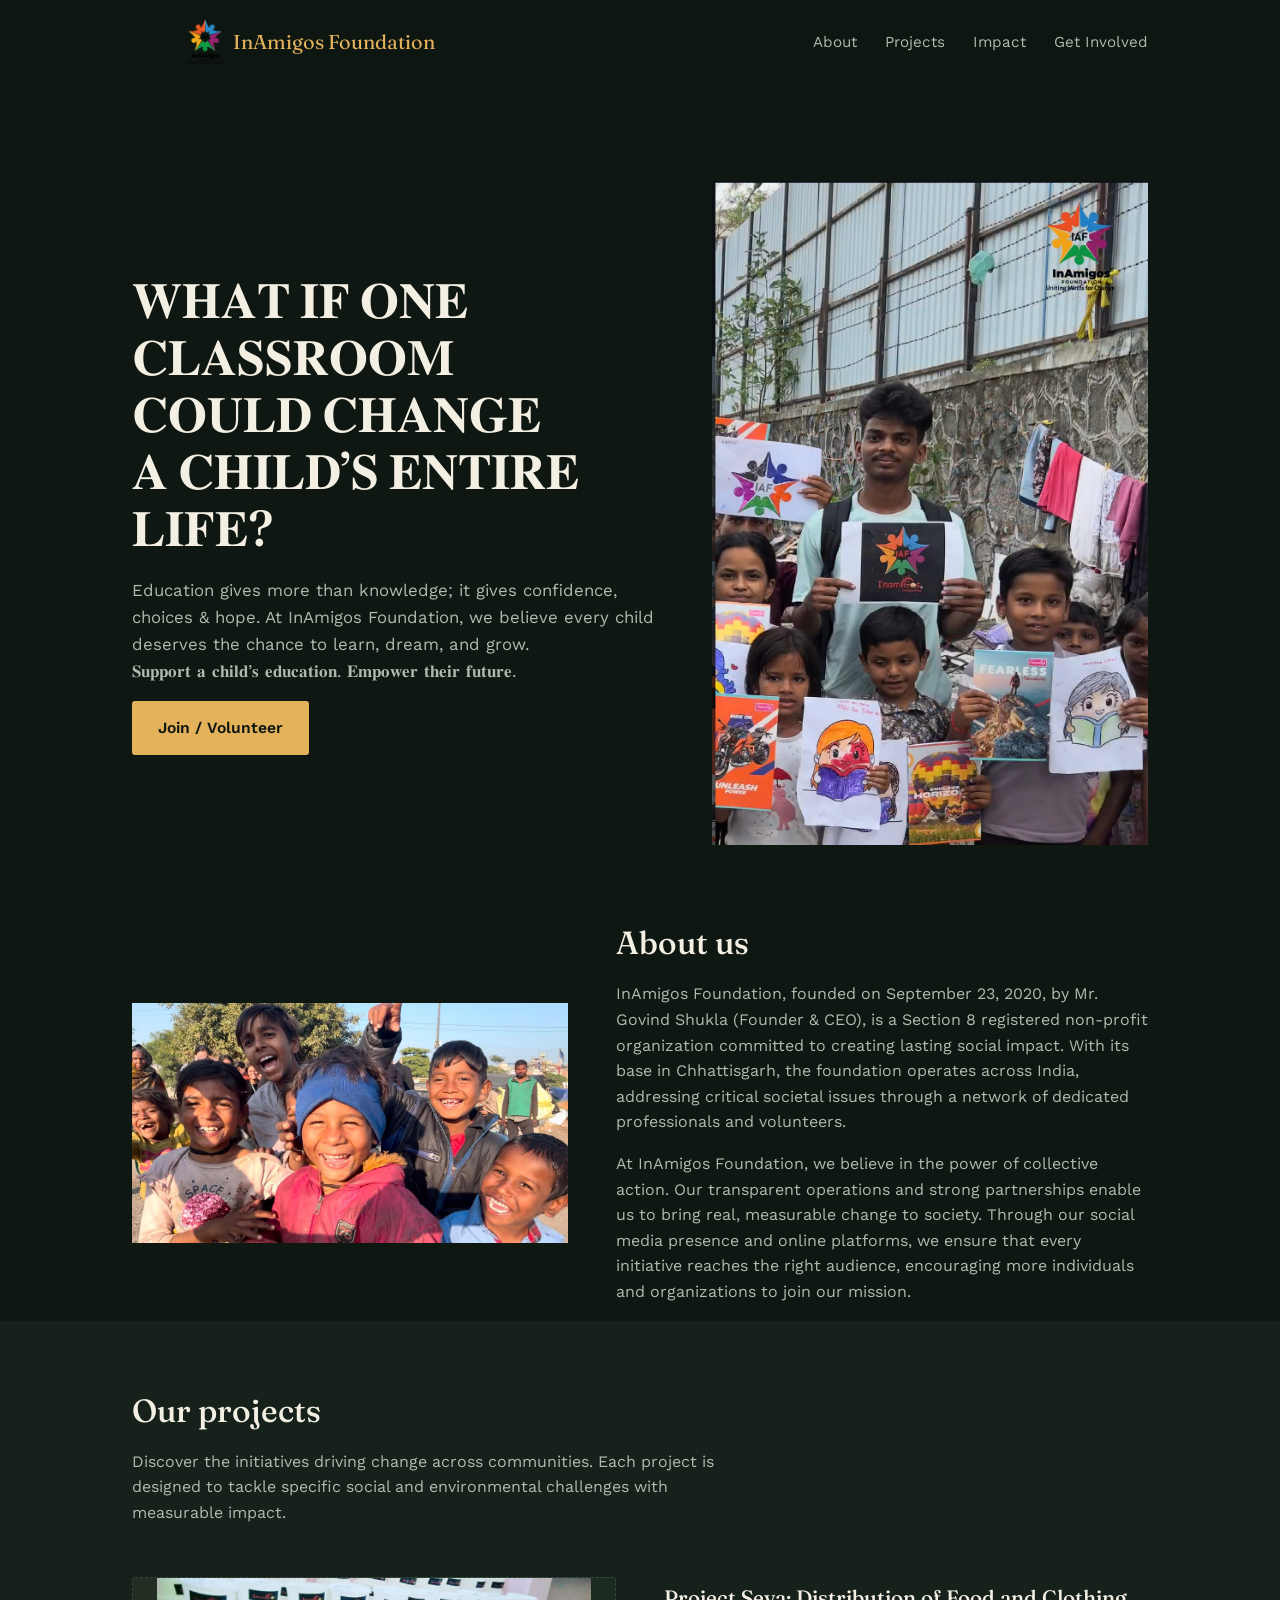
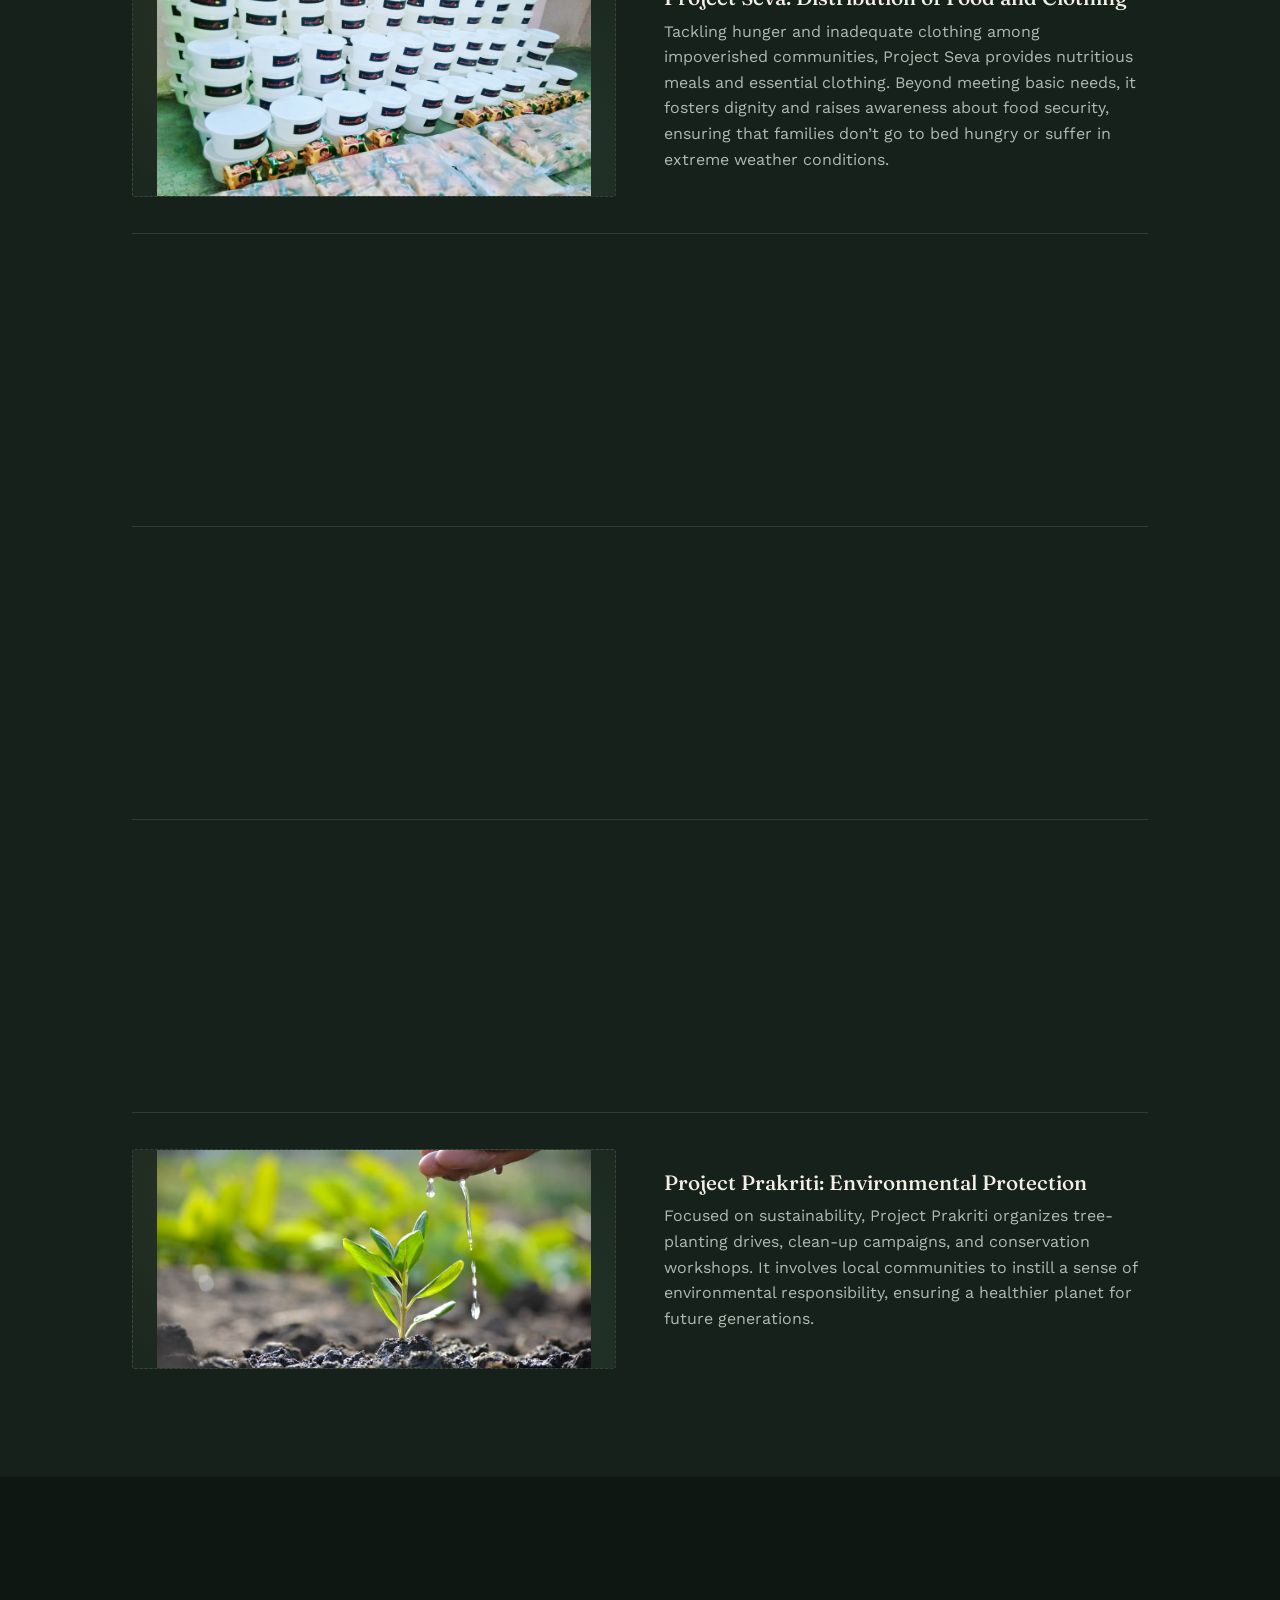
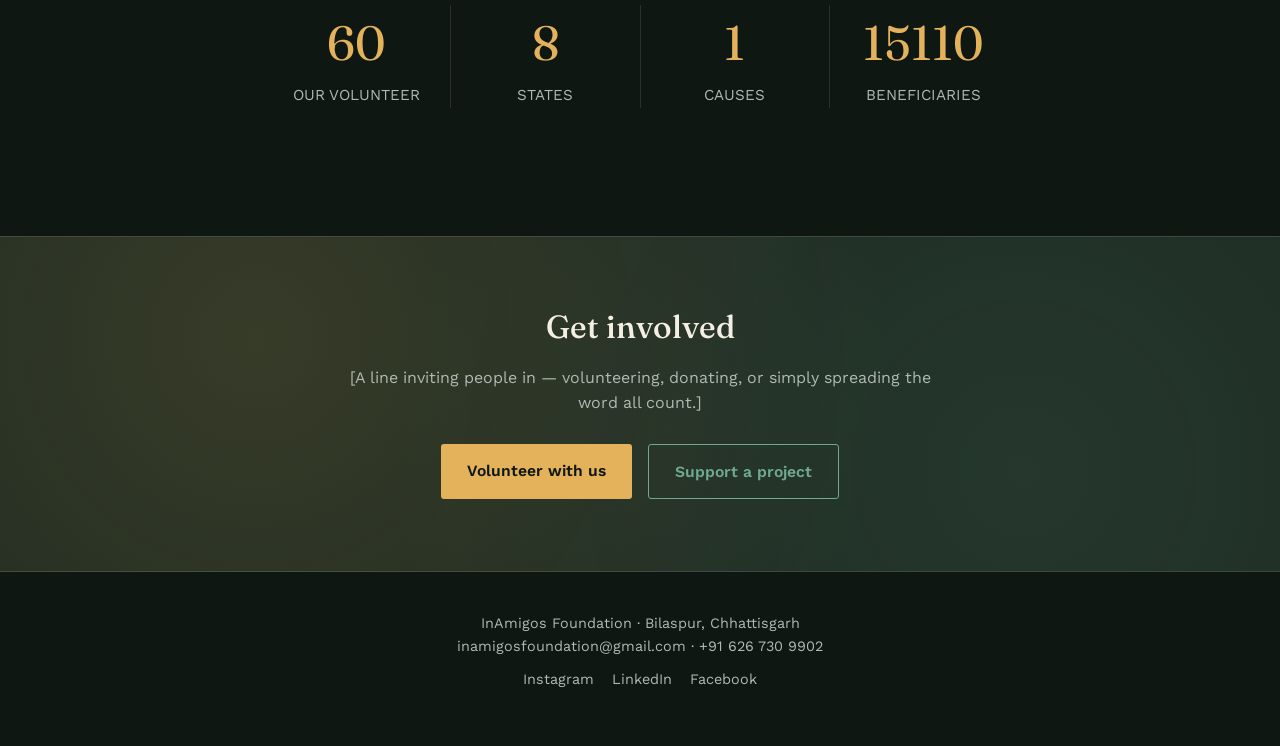
==== index.html @ 288e7d02 "first commit" ====
<!DOCTYPE html>
<html lang="en">

<head>
    <meta charset="UTF-8">
    <meta name="viewport" content="width=device-width, initial-scale=1">
    <title>InAmigos Foundation — Awareness Page</title>
    <link rel="preconnect" href="https://fonts.googleapis.com">
    <link rel="preconnect" href="https://fonts.gstatic.com" crossorigin>
    <link
        href="https://fonts.googleapis.com/css2?family=Fraunces:opsz,wght@9..144,400;9..144,500;9..144,600&family=Work+Sans:wght@400;500;600&display=swap"
        rel="stylesheet">
    <link rel="stylesheet" href="style.css">
</head>

<body>

    <header class="site" id="siteHeader">
        <nav>
            <div class="top-box">
                <img src="Images/17442.png" alt="" width="10%">
                <span class="brand">InAmigos Foundation</span>
            </div>
            <ul>
                <li><a href="#about">About</a></li>
                <li><a href="#projects">Projects</a></li>
                <li><a href="#impact">Impact</a></li>
                <li><a href="/volunteer.html">Get Involved</a></li>
            </ul>
        </nav>
    </header>

    <!-- ============ HERO ============ -->
    <section class="hero">
        <!-- <div class="orb orb-1"></div>
        <div class="orb orb-2"></div> -->
        <div class="intro-anim">
            <h1>𝐖𝐇𝐀𝐓 𝐈𝐅 𝐎𝐍𝐄 𝐂𝐋𝐀𝐒𝐒𝐑𝐎𝐎𝐌 𝐂𝐎𝐔𝐋𝐃 𝐂𝐇𝐀𝐍𝐆𝐄 𝐀 𝐂𝐇𝐈𝐋𝐃’𝐒 𝐄𝐍𝐓𝐈𝐑𝐄 𝐋𝐈𝐅𝐄?
            </h1>
            <p>Education gives more than knowledge; it gives confidence, choices & hope.
                At InAmigos Foundation, we believe every child deserves the chance to learn, dream, and grow. <br>
                𝐒𝐮𝐩𝐩𝐨𝐫𝐭 𝐚 𝐜𝐡𝐢𝐥𝐝’𝐬 𝐞𝐝𝐮𝐜𝐚𝐭𝐢𝐨𝐧. 𝐄𝐦𝐩𝐨𝐰𝐞𝐫 𝐭𝐡𝐞𝐢𝐫 𝐟𝐮𝐭𝐮𝐫𝐞.</p>
            <a class="btn" href="/volunteer.html">Join / Volunteer</a>
        </div>
        <img src="Images/6566526.png" alt="">
    </section>

    <!-- ============ ABOUT ============ -->
    <section class="about wrap" id="about">
        <img src="/Images/1738236437.jpg" alt="">
        <div class="reveal reveal-right">
            <h2>About us</h2>
            <p>InAmigos Foundation, founded on September 23, 2020, by Mr. Govind Shukla (Founder & CEO), is a Section 8
                registered non-profit organization committed to creating lasting social impact. With its base in
                Chhattisgarh, the foundation operates across India, addressing critical societal issues through a
                network of dedicated professionals and volunteers.</p>
            <p>At InAmigos Foundation, we believe in the power of collective action. Our transparent operations and
                strong partnerships enable us to bring real, measurable change to society. Through our social media
                presence and online platforms, we ensure that every initiative reaches the right audience, encouraging
                more individuals and organizations to join our mission.</p>
        </div>
    </section>

    <!-- ============ PROJECTS ============ -->
    <section class="projects" id="projects">
        <div class="wrap">
            <h2 class="reveal">Our projects</h2>
            <p class="reveal">Discover the initiatives driving change across communities. Each project is designed to
                tackle specific social and environmental challenges with measurable impact.</p>

            <div class="project-row">
                <div class="visual reveal reveal-left"><img src="/Images/1743051438.jpg" alt=""></div>
                <div class="reveal reveal-right">
                    <h3>Project Seva: Distribution of Food and Clothing</h3>
                    <p>Tackling hunger and inadequate clothing among impoverished communities, Project Seva provides
                        nutritious meals and essential clothing. Beyond meeting basic needs, it fosters dignity and
                        raises awareness about food security, ensuring that families don’t go to bed hungry or suffer in
                        extreme weather conditions.

                    </p>
                </div>
            </div>

            <div class="project-row reverse">
                <div class="visual reveal reveal-right">
                    <img src="/Images/1738235951.jpg" alt="">
                </div>
                <div class="reveal reveal-left">
                    <h3>Project Bachpanshala: Education for Children
                    </h3>
                    <p>Education is a powerful tool to break the cycle of poverty. Project Bachpanshala offers children
                        access to quality education, arranges learning sessions, and provides school supplies. The
                        initiative inspires curiosity and encourages knowledge, ensuring every child has the opportunity
                        to learn and grow.
                    </p>
                </div>
            </div>

            <div class="project-row">
                <div class="visual reveal reveal-left">
                    <img src="/Images/1738235697.jpg" alt="">
                </div>
                <div class="reveal reveal-right">
                    <h3>Project Jeev: Feeding and Protecting Animals
                    </h3>
                    <p>Project Jeev focuses on the welfare of stray and abandoned animals, providing food, medical care,
                        and safe shelter. The program raises awareness of animal rights and advocates for humane
                        treatment, promoting a society that values compassion toward all living beings.
                    </p>
                </div>
            </div>
            <div class="project-row reverse">
                <div class="visual reveal reveal-right">
                    <img src="/Images/1738235638.jpg" alt="">
                </div>
                <div class="reveal reveal-right">
                    <h3>Project Udaan: Empowerment of Women
                    </h3>
                    <p>A just society begins with empowered women. Project Udaan supports women through awareness
                        campaigns, skill development workshops, and entrepreneurial opportunities. By fostering
                        confidence and financial independence, this program transforms lives and strengthens
                        communities.

                    </p>
                </div>
            </div>
            <div class="project-row">
                <div class="visual reveal reveal-left">
                    <img src="/Images/1738236201.jpg" alt="">
                </div>
                <div class="reveal reveal-left">
                    <h3>Project Prakriti: Environmental Protection

                    </h3>
                    <p>Focused on sustainability, Project Prakriti organizes tree-planting drives, clean-up campaigns,
                        and conservation workshops. It involves local communities to instill a sense of environmental
                        responsibility, ensuring a healthier planet for future generations.
                    </p>
                </div>
            </div>
        </div>
    </section>

    <!-- ============ IMPACT ============ -->
    <section id="impact">
        <div class="impact">
            <div class="stat">
                <span class="num" data-count="136">0</span>
                <span class="label">OUR VOLUNTEER</span>
            </div>
            <div class="stat">
                <span class="num" data-count="19">0</span>
                <span class="label">STATES</span>
            </div>
            <div class="stat">
                <span class="num" data-count="4">0</span>
                <span class="label">CAUSES</span>
            </div>
            <div class="stat">
                <span class="num" data-count="34000">0</span>
                <span class="label">BENEFICIARIES</span>
            </div>
        </div>
    </section>

    <!-- ============ CALL TO ACTION ============ -->
    <section class="cta reveal" id="involved">
        <div class="wrap">
            <h2>Get involved</h2>
            <p>[A line inviting people in — volunteering, donating, or simply spreading the word all count.]</p>
            <div class="actions">
                <a class="btn" href="/volunteer.html">Volunteer with us</a>
                <a class="btn outline" href="#">Support a project</a>
            </div>
        </div>
    </section>

    <footer>
        <div>InAmigos Foundation · Bilaspur, Chhattisgarh</div>
        <div>inamigosfoundation@gmail.com · +91 626 730 9902</div>
        <ul class="socials">
            <li><a href="https://www.instagram.com/inamigos/">Instagram</a></li>
            <li><a href="https://www.linkedin.com/company/inamigos-foundation/posts/">LinkedIn</a></li>
            <li><a href="https://www.facebook.com/InAmigos">Facebook</a></li>
        </ul>
    </footer>

    <script>
        // Nav background on scroll
        var header = document.getElementById('siteHeader');
        window.addEventListener('scroll', function () {
            header.classList.toggle('scrolled', window.scrollY > 12);
        });

        var reduceMotion = window.matchMedia('(prefers-reduced-motion: reduce)').matches;

        // Reveal-on-scroll for sections/rows
        var revealEls = document.querySelectorAll('.reveal');
        if ('IntersectionObserver' in window && !reduceMotion) {
            var io = new IntersectionObserver(function (entries) {
                entries.forEach(function (entry) {
                    if (entry.isIntersecting) {
                        entry.target.classList.add('is-visible');
                        io.unobserve(entry.target);
                    }
                });
            }, { threshold: 0.15 });
            revealEls.forEach(function (el) { io.observe(el); });
        } else {
            revealEls.forEach(function (el) { el.classList.add('is-visible'); });
        }

        // Count-up stats, triggered once when the impact section is in view
        var nums = document.querySelectorAll('.num[data-count]');
        function animateCount(el) {
            var target = parseInt(el.getAttribute('data-count'), 10);
            if (reduceMotion) { el.textContent = target; return; }
            var start = 0, duration = 1200, startTime = null;
            function step(ts) {
                if (!startTime) startTime = ts;
                var progress = Math.min((ts - startTime) / duration, 1);
                el.textContent = Math.floor(progress * (target - start) + start);
                if (progress < 1) { requestAnimationFrame(step); }
                else { el.textContent = target; }
            }
            requestAnimationFrame(step);
        }
        if ('IntersectionObserver' in window) {
            var statIo = new IntersectionObserver(function (entries) {
                entries.forEach(function (entry) {
                    if (entry.isIntersecting) {
                        animateCount(entry.target);
                        statIo.unobserve(entry.target);
                    }
                });
            }, { threshold: 0.5 });
            nums.forEach(function (el) { statIo.observe(el); });
        } else {
            nums.forEach(function (el) { el.textContent = el.getAttribute('data-count'); });
        }
    </script>

</body>

</html>
---- style.css ----
:root {
    --bg: #0F1712;
    --bg-soft: #16211B;
    --panel: #1B2820;
    --ink: #F4EFE3;
    --ink-soft: #AFBAB2;
    --gold: #E3B25B;
    --gold-dim: rgba(227, 178, 91, 0.18);
    --sage: #6FA98F;
    --line: rgba(244, 239, 227, 0.12);
}

* {
    box-sizing: border-box;
}

html {
    scroll-behavior: smooth;
}

body {
    margin: 0;
    background: var(--bg);
    color: var(--ink);
    font-family: 'Work Sans', sans-serif;
    line-height: 1.6;
    overflow-x: hidden;
}

h1,
h2,
h3 {
    font-family: 'Fraunces', serif;
    font-weight: 500;
    line-height: 1.15;
    margin: 0 0 0.4em;
    color: var(--ink);
}

p {
    margin: 0 0 1em;
    color: var(--ink-soft);
    max-width: 62ch;
}

a {
    color: inherit;
}

img {
    max-width: 100%;
    display: block;
}

.wrap {
    max-width: 1080px;
    margin: 0 auto;
    padding: 0 32px;
}

/* ---------- Placeholder visual block ----------
     Swap any .visual div for a real <img src="..."> tag.
     Remove the dashed border + label once you drop in a real photo. */
.visual {
    background-image: url("/Images/1738236437.jpg");
    position: relative;
    border: 1.5px dashed var(--line);
    border-radius: 3px;
    display: flex;
    align-items: center;
    justify-content: center;
    text-align: center;
    background:
        radial-gradient(circle at 30% 20%, rgba(227, 178, 91, 0.10), transparent 55%),
        radial-gradient(circle at 75% 80%, rgba(111, 169, 143, 0.12), transparent 55%),
        var(--panel);
    color: var(--ink-soft);
    font-size: 0.85rem;
    padding: 24px;
    overflow: hidden;
}

/* ---------- Nav ---------- */
.top-box {
    display: flex;
    justify-content: center;
    align-items: center;
    gap: 10px;
}

header.site {
    position: sticky;
    top: 0;
    z-index: 20;
    background: rgba(15, 23, 18, 0.7);
    backdrop-filter: blur(10px);
    border-bottom: 1px solid transparent;
    transition: border-color 0.4s ease, background 0.4s ease;
}

header.site.scrolled {
    border-bottom-color: var(--line);
    background: rgba(15, 23, 18, 0.92);
}

nav {
    display: flex;
    align-items: center;
    justify-content: space-between;
    padding: 18px 32px;
    max-width: 1080px;
    margin: 0 auto;
}

nav .brand {
    font-family: 'Fraunces', serif;
    font-size: 1.25rem;
    color: var(--gold);
}

nav ul {
    list-style: none;
    display: flex;
    gap: 28px;
    margin: 0;
    padding: 0;
    font-size: 0.95rem;
}

nav a {
    text-decoration: none;
    color: var(--ink-soft);
    transition: color 0.25s ease;
}

nav a:hover,
nav a:focus-visible {
    color: var(--gold);
}

/* ---------- Hero ---------- */
.hero {
    position: relative;
    display: grid;
    grid-template-columns: 1.1fr 0.9fr;
    gap: 48px;
    align-items: center;
    padding: 96px 32px 80px;
    max-width: 1080px;
    margin: 0 auto;
    overflow: hidden;
}

.orb {
    position: absolute;
    border-radius: 50%;
    filter: blur(60px);
    opacity: 0.35;
    pointer-events: none;
    z-index: 0;
}

.orb-1 {
    width: 340px;
    height: 340px;
    background: var(--gold);
    top: -120px;
    left: -80px;
    animation: drift1 22s ease-in-out infinite;
}

.orb-2 {
    width: 260px;
    height: 260px;
    background: var(--sage);
    bottom: -100px;
    right: 10%;
    animation: drift2 26s ease-in-out infinite;
}

@keyframes drift1 {

    0%,
    100% {
        transform: translate(0, 0) scale(1);
    }

    50% {
        transform: translate(40px, 30px) scale(1.1);
    }
}

@keyframes drift2 {

    0%,
    100% {
        transform: translate(0, 0) scale(1);
    }

    50% {
        transform: translate(-30px, -25px) scale(1.08);
    }
}

.hero>div,
.hero .visual {
    position: relative;
    z-index: 1;
}

.hero h1 {
    font-size: clamp(2.2rem, 4vw, 3.1rem);
    max-width: 14ch;
}

.hero p {
    font-size: 1.05rem;
}

.hero .visual {
    height: 340px;
}

.hero .intro-anim>* {
    opacity: 0;
    transform: translateY(18px);
    animation: riseIn 0.7s ease forwards;
}

.hero .intro-anim h1 {
    animation-delay: 0.1s;
}

.hero .intro-anim p {
    animation-delay: 0.3s;
}

.hero .intro-anim .btn {
    animation-delay: 0.5s;
}

@keyframes riseIn {
    to {
        opacity: 1;
        transform: translateY(0);
    }
}

.btn {
    display: inline-block;
    background: var(--gold);
    color: var(--bg);
    text-decoration: none;
    font-weight: 600;
    padding: 14px 26px;
    border-radius: 3px;
    border: none;
    cursor: pointer;
    font-size: 0.98rem;
    transition: transform 0.25s ease, box-shadow 0.25s ease, background 0.25s ease;
}

.btn:hover,
.btn:focus-visible {
    background: #eec177;
    transform: translateY(-2px);
    box-shadow: 0 10px 24px -8px var(--gold-dim);
}

.btn.outline {
    background: transparent;
    border: 1.5px solid var(--sage);
    color: var(--sage);
}

.btn.outline:hover,
.btn.outline:focus-visible {
    background: var(--sage);
    color: var(--bg);
    box-shadow: 0 10px 24px -8px rgba(111, 169, 143, 0.35);
}

/* ---------- Section shell ---------- */
section {
    padding: 72px 32px;
}

section h2 {
    font-size: clamp(1.6rem, 2.6vw, 2rem);
    margin-bottom: 0.6em;
}

/* ---------- Reveal on scroll ---------- */
.reveal {
    opacity: 0;
    transform: translateY(24px);
    transition: opacity 0.7s ease, transform 0.7s ease;
}

.reveal.reveal-left {
    transform: translateX(-32px);
}

.reveal.reveal-right {
    transform: translateX(32px);
}

.reveal.is-visible {
    opacity: 1;
    transform: translate(0, 0);
}

/* ---------- About ---------- */
.about {
    display: grid;
    grid-template-columns: 0.9fr 1.1fr;
    gap: 48px;
    align-items: center;
}

.about .visual {
    height: 280px;
}

/* ---------- Projects (alternating rows, not a card grid) ---------- */
.projects {
    background: var(--bg-soft);
}

.project-row {
    display: grid;
    grid-template-columns: 1fr 1fr;
    gap: 48px;
    align-items: center;
    padding: 36px 0;
}

.project-row:not(:last-child) {
    border-bottom: 1px solid var(--line);
}

.project-row.reverse .visual {
    order: 2;
}

.project-row .visual {
    height: 220px;
}

.project-row h3 {
    font-size: 1.3rem;
}

/* ---------- Impact stats ---------- */
.impact {
    display: flex;
    gap: 0;
    text-align: center;
    max-width: 820px;
    margin: 0 auto;
    padding: 56px 32px;
}

.impact .stat {
    flex: 1;
    padding: 0 24px;
}

.impact .stat:not(:last-child) {
    border-right: 1px solid var(--line);
}

.impact .num {
    font-family: 'Fraunces', serif;
    font-size: clamp(2.2rem, 4vw, 3rem);
    color: var(--gold);
    display: block;
    font-variant-numeric: tabular-nums;
}

.impact .label {
    color: var(--ink-soft);
    font-size: 0.95rem;
}

/* ---------- CTA band ---------- */
.cta {
    background:
        radial-gradient(circle at 20% 30%, rgba(227, 178, 91, 0.14), transparent 60%),
        radial-gradient(circle at 80% 70%, rgba(111, 169, 143, 0.12), transparent 60%),
        var(--panel);
    text-align: center;
    border-top: 1px solid var(--line);
    border-bottom: 1px solid var(--line);
}

.cta p {
    margin-left: auto;
    margin-right: auto;
}

.cta .actions {
    display: flex;
    gap: 16px;
    justify-content: center;
    margin-top: 28px;
    flex-wrap: wrap;
}

/* ---------- Footer ---------- */
footer {
    padding: 40px 32px;
    text-align: center;
    color: var(--ink-soft);
    font-size: 0.9rem;
}

footer .socials {
    display: flex;
    gap: 18px;
    justify-content: center;
    margin-top: 10px;
    list-style: none;
    padding: 0;
}

footer a {
    text-decoration: none;
    transition: color 0.25s ease;
}

footer a:hover,
footer a:focus-visible {
    color: var(--gold);
}

/* ---------- Accessibility ---------- */
a:focus-visible,
button:focus-visible {
    outline: 2px solid var(--gold);
    outline-offset: 2px;
}

@media (prefers-reduced-motion: reduce) {
    html {
        scroll-behavior: auto;
    }

    .orb {
        animation: none;
    }

    .hero .intro-anim>* {
        animation: none;
        opacity: 1;
        transform: none;
    }

    .reveal {
        transition: none;
        opacity: 1;
        transform: none;
    }
}

/* ---------- Responsive ---------- */
@media (max-width:760px) {
    nav ul {
        display: none;
    }

    /* swap for a mobile menu if you want one */
    .hero {
        grid-template-columns: 1fr;
        padding: 64px 24px;
    }

    .hero .visual {
        height: 220px;
    }

    .about {
        grid-template-columns: 1fr;
    }

    .project-row,
    .project-row.reverse {
        grid-template-columns: 1fr;
    }

    .project-row .visual {
        order: 0 !important;
        height: 180px;
    }

    .impact {
        flex-direction: column;
        gap: 24px;
    }

    .impact .stat:not(:last-child) {
        border-right: none;
        border-bottom: 1px solid var(--line);
        padding-bottom: 24px;
    }
}
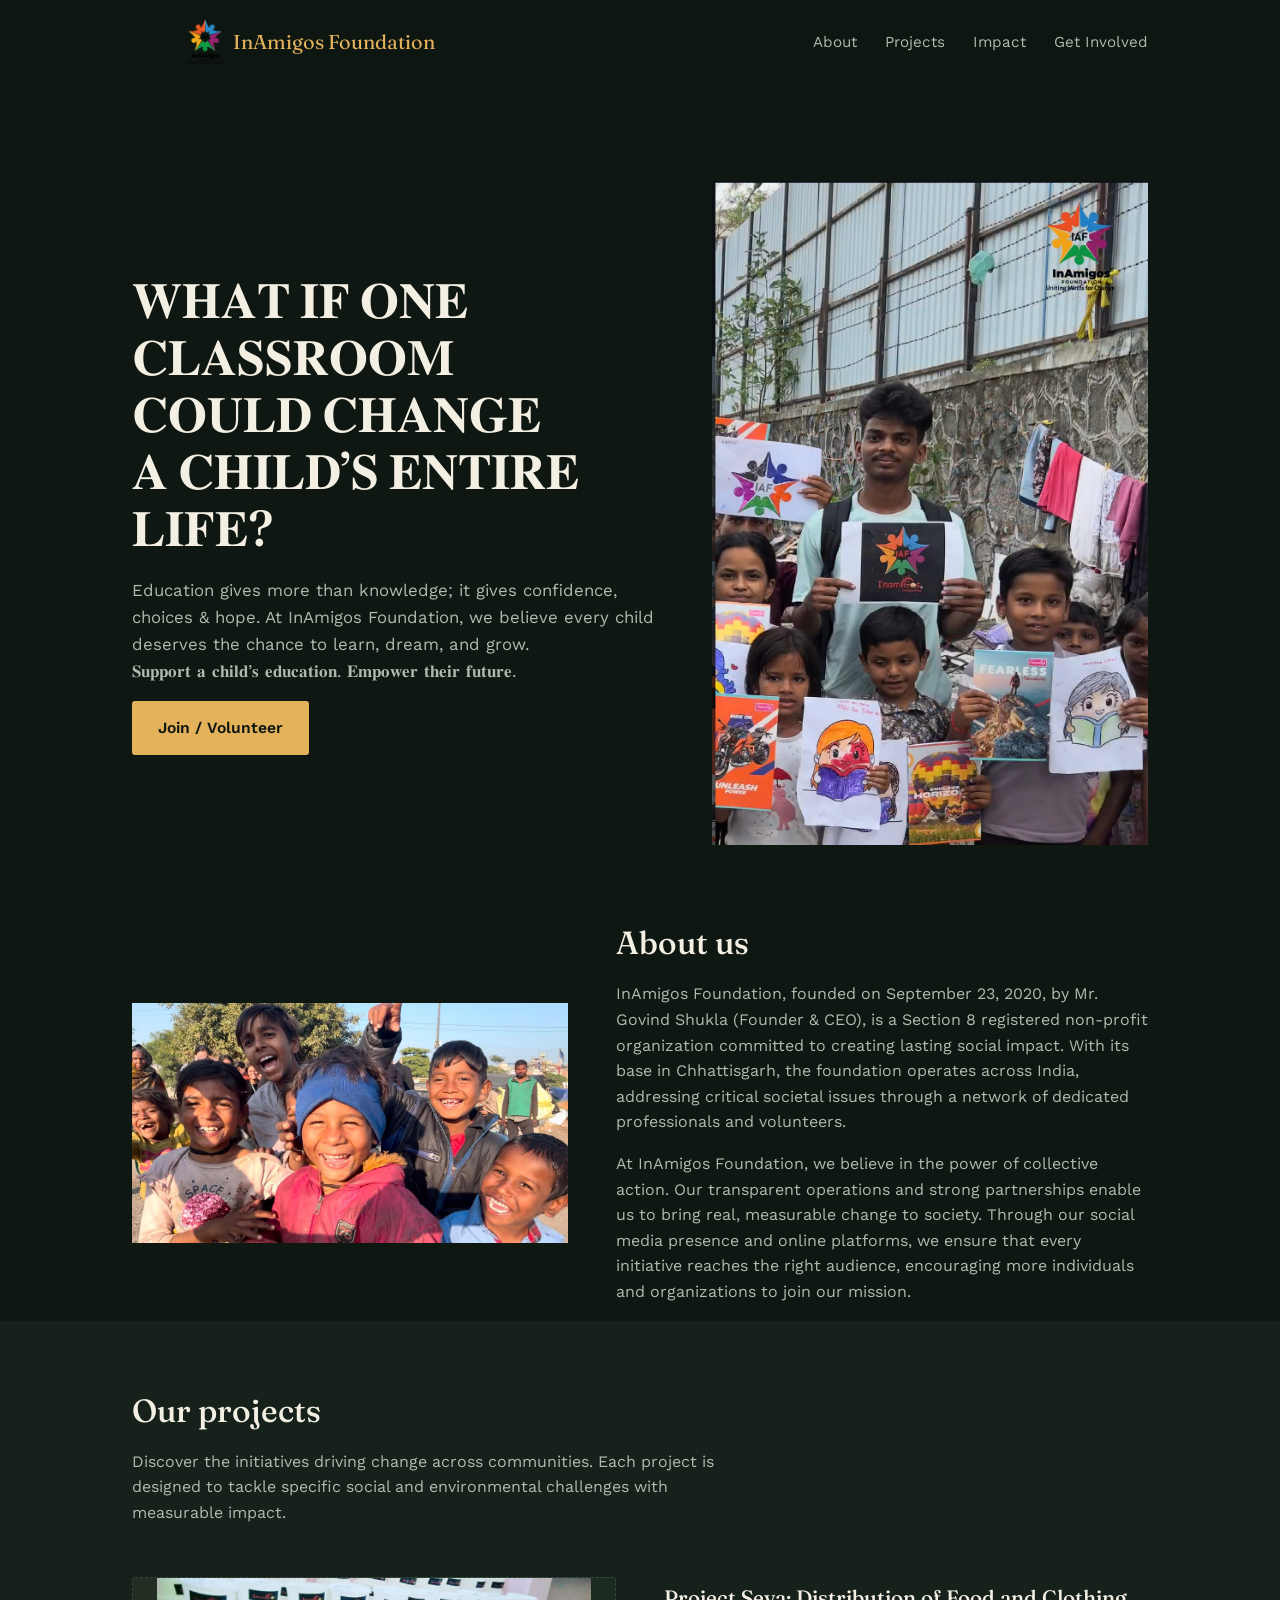
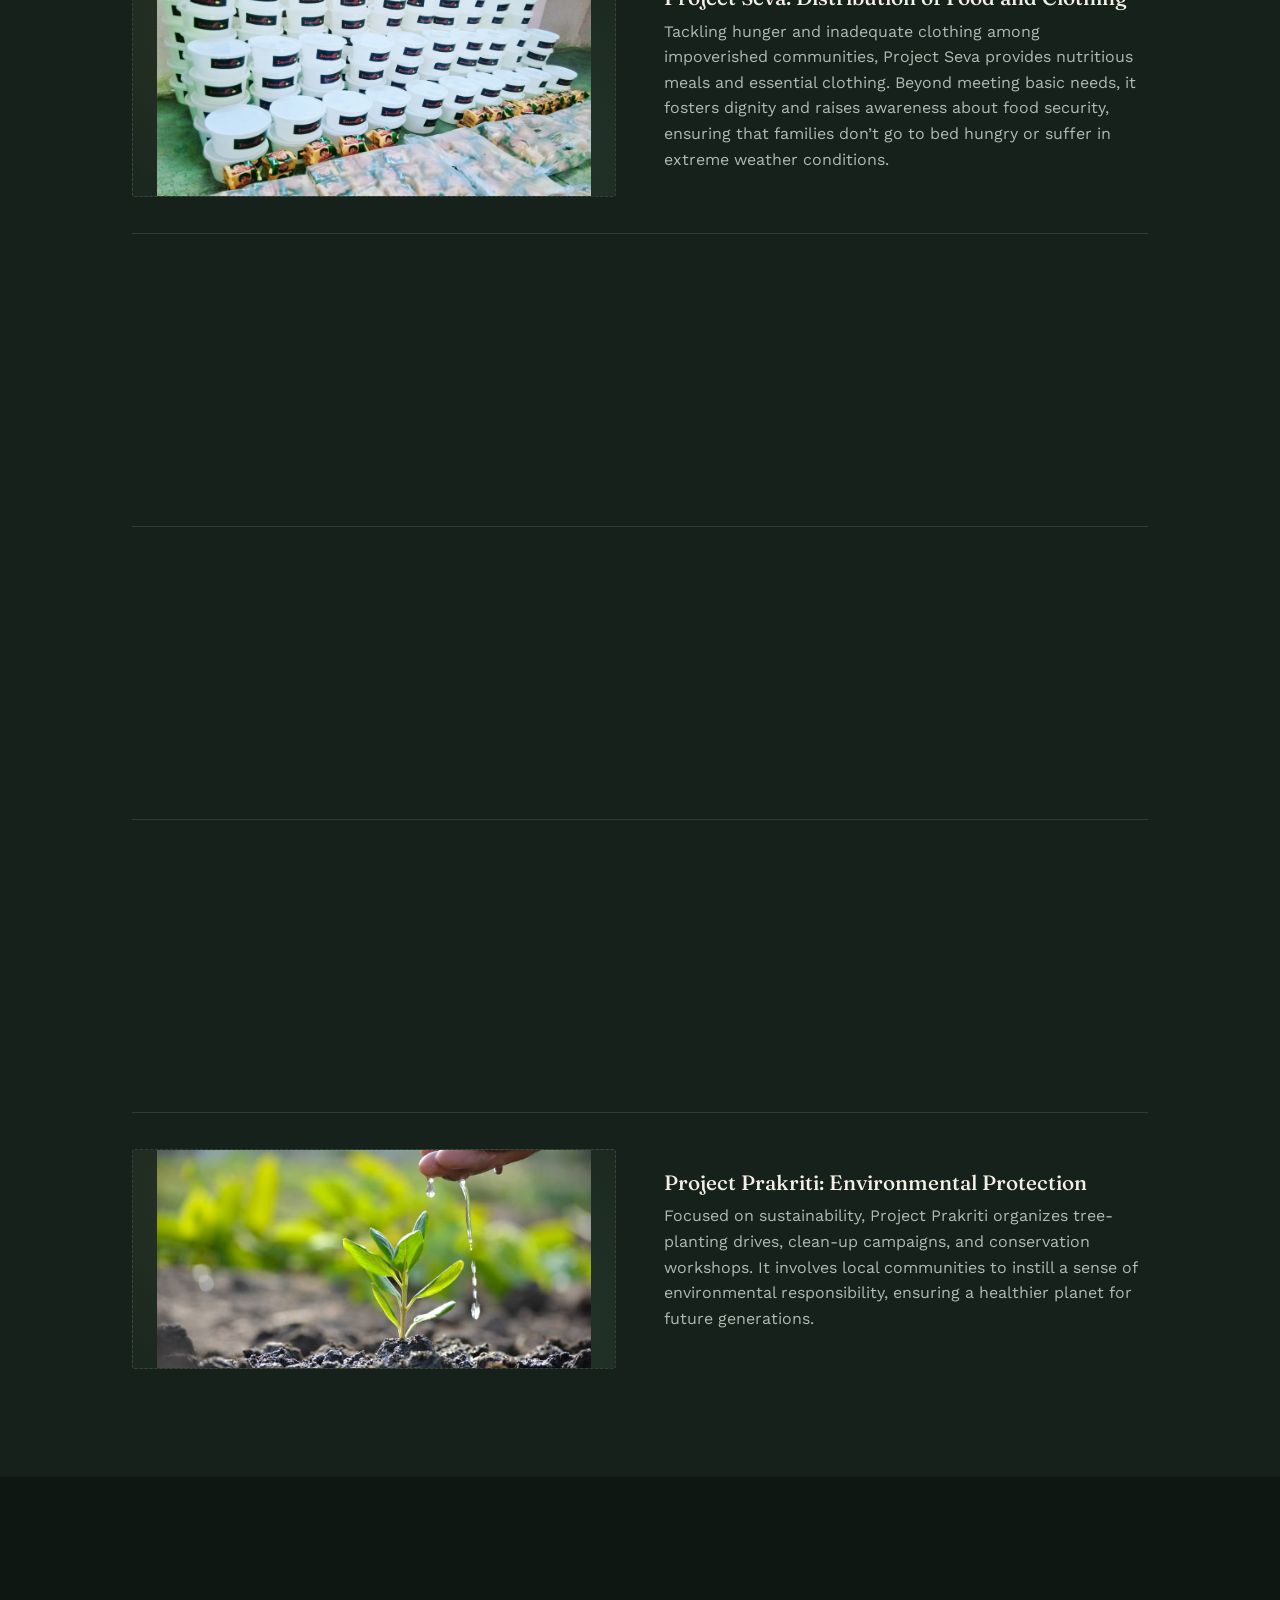
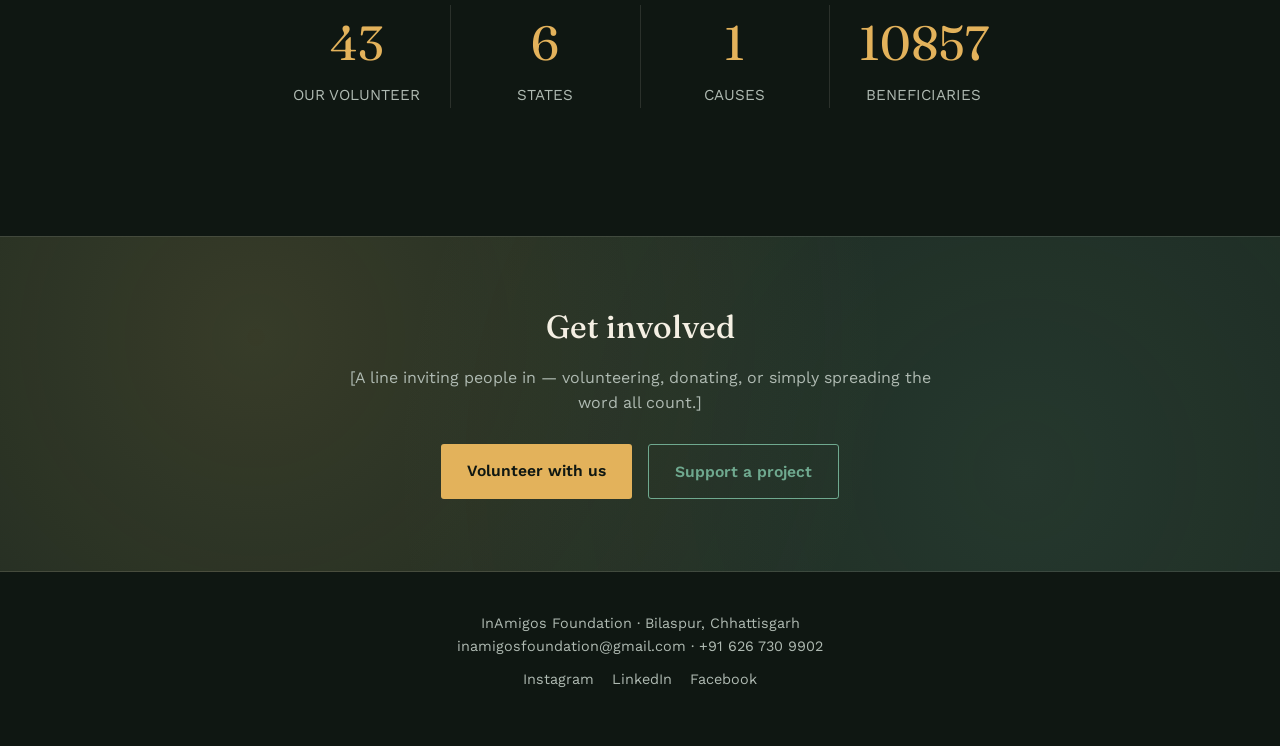
==== commit de931c9c: "Fix image source path in project row Updated image source path for project visual." ====
--- a/index.html
+++ b/index.html
@@ -69,7 +69,7 @@
                 tackle specific social and environmental challenges with measurable impact.</p>
 
             <div class="project-row">
-                <div class="visual reveal reveal-left"><img src="/Images/1743051438.jpg" alt=""></div>
+                <div class="visual reveal reveal-left"><img src="Images/1743051438.jpg" alt=""></div>
                 <div class="reveal reveal-right">
                     <h3>Project Seva: Distribution of Food and Clothing</h3>
                     <p>Tackling hunger and inadequate clothing among impoverished communities, Project Seva provides
@@ -242,4 +242,4 @@
 
 </body>
 
-</html>+</html>
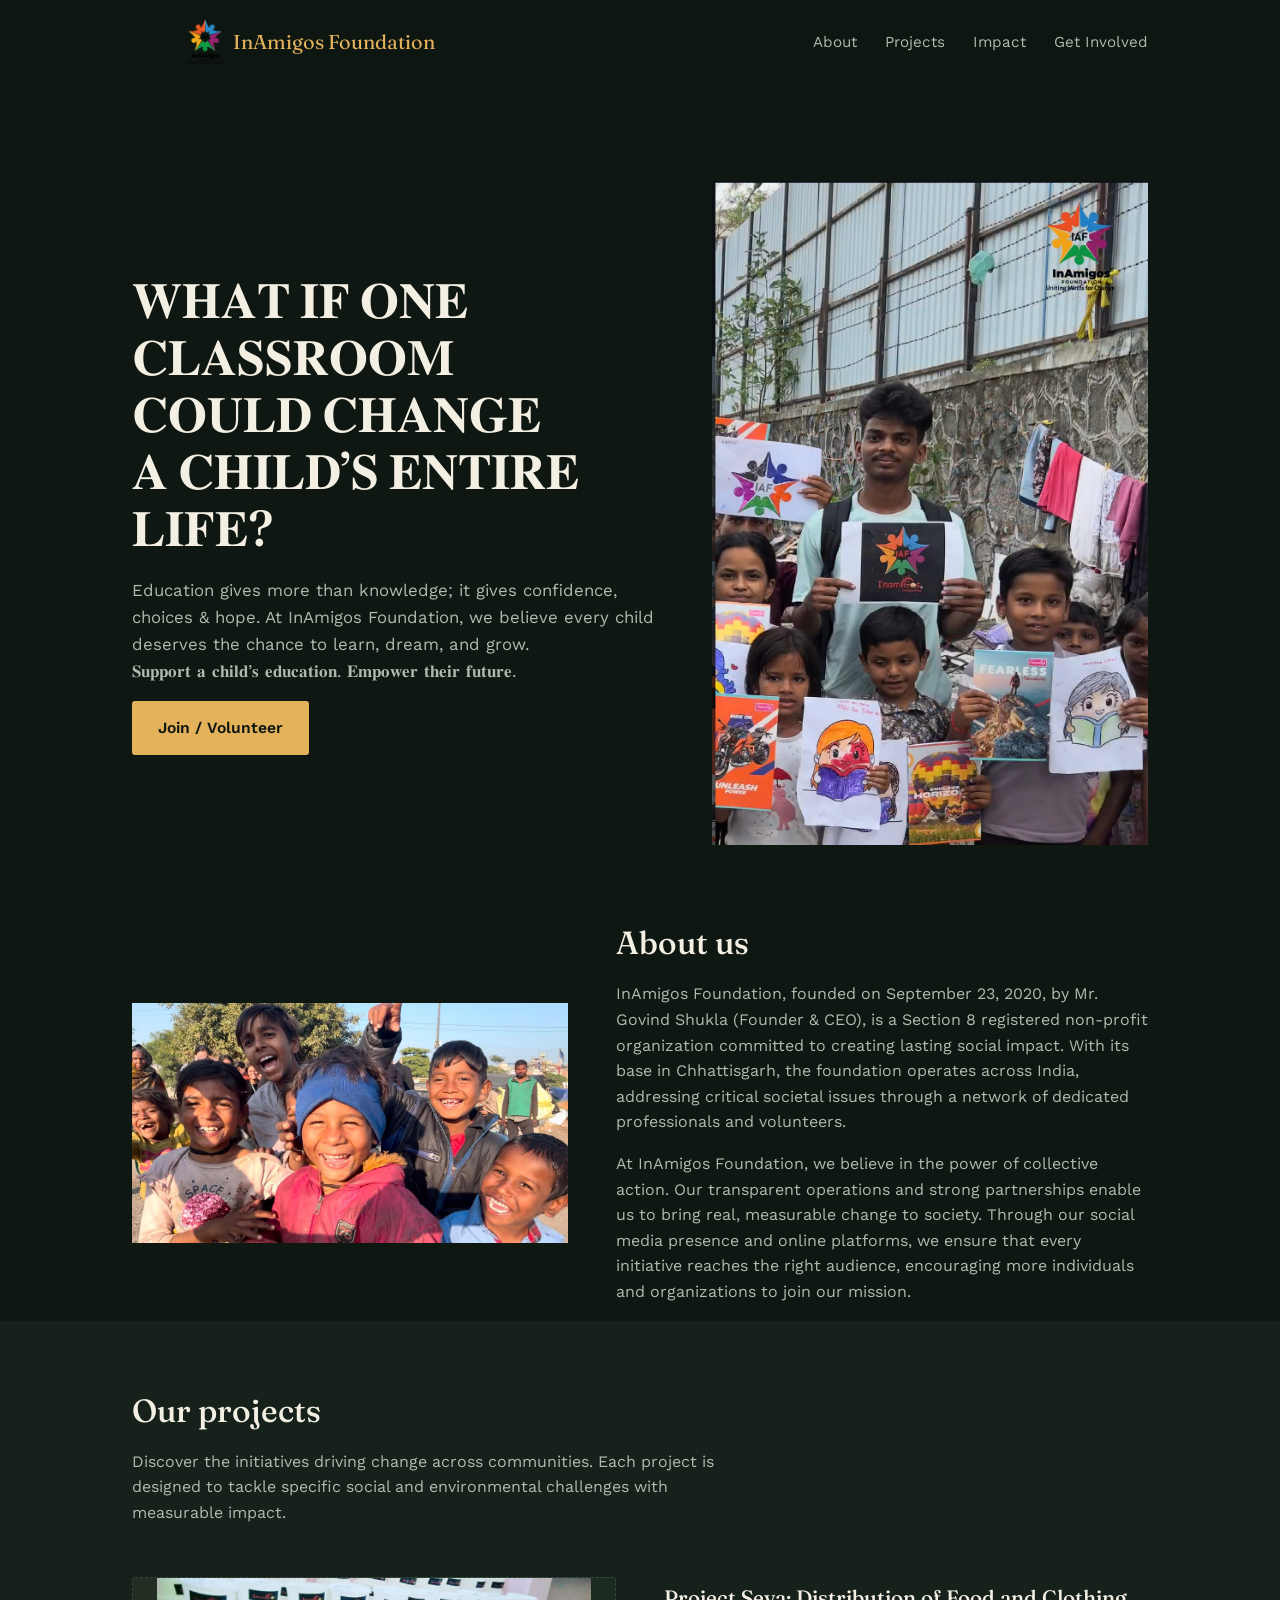
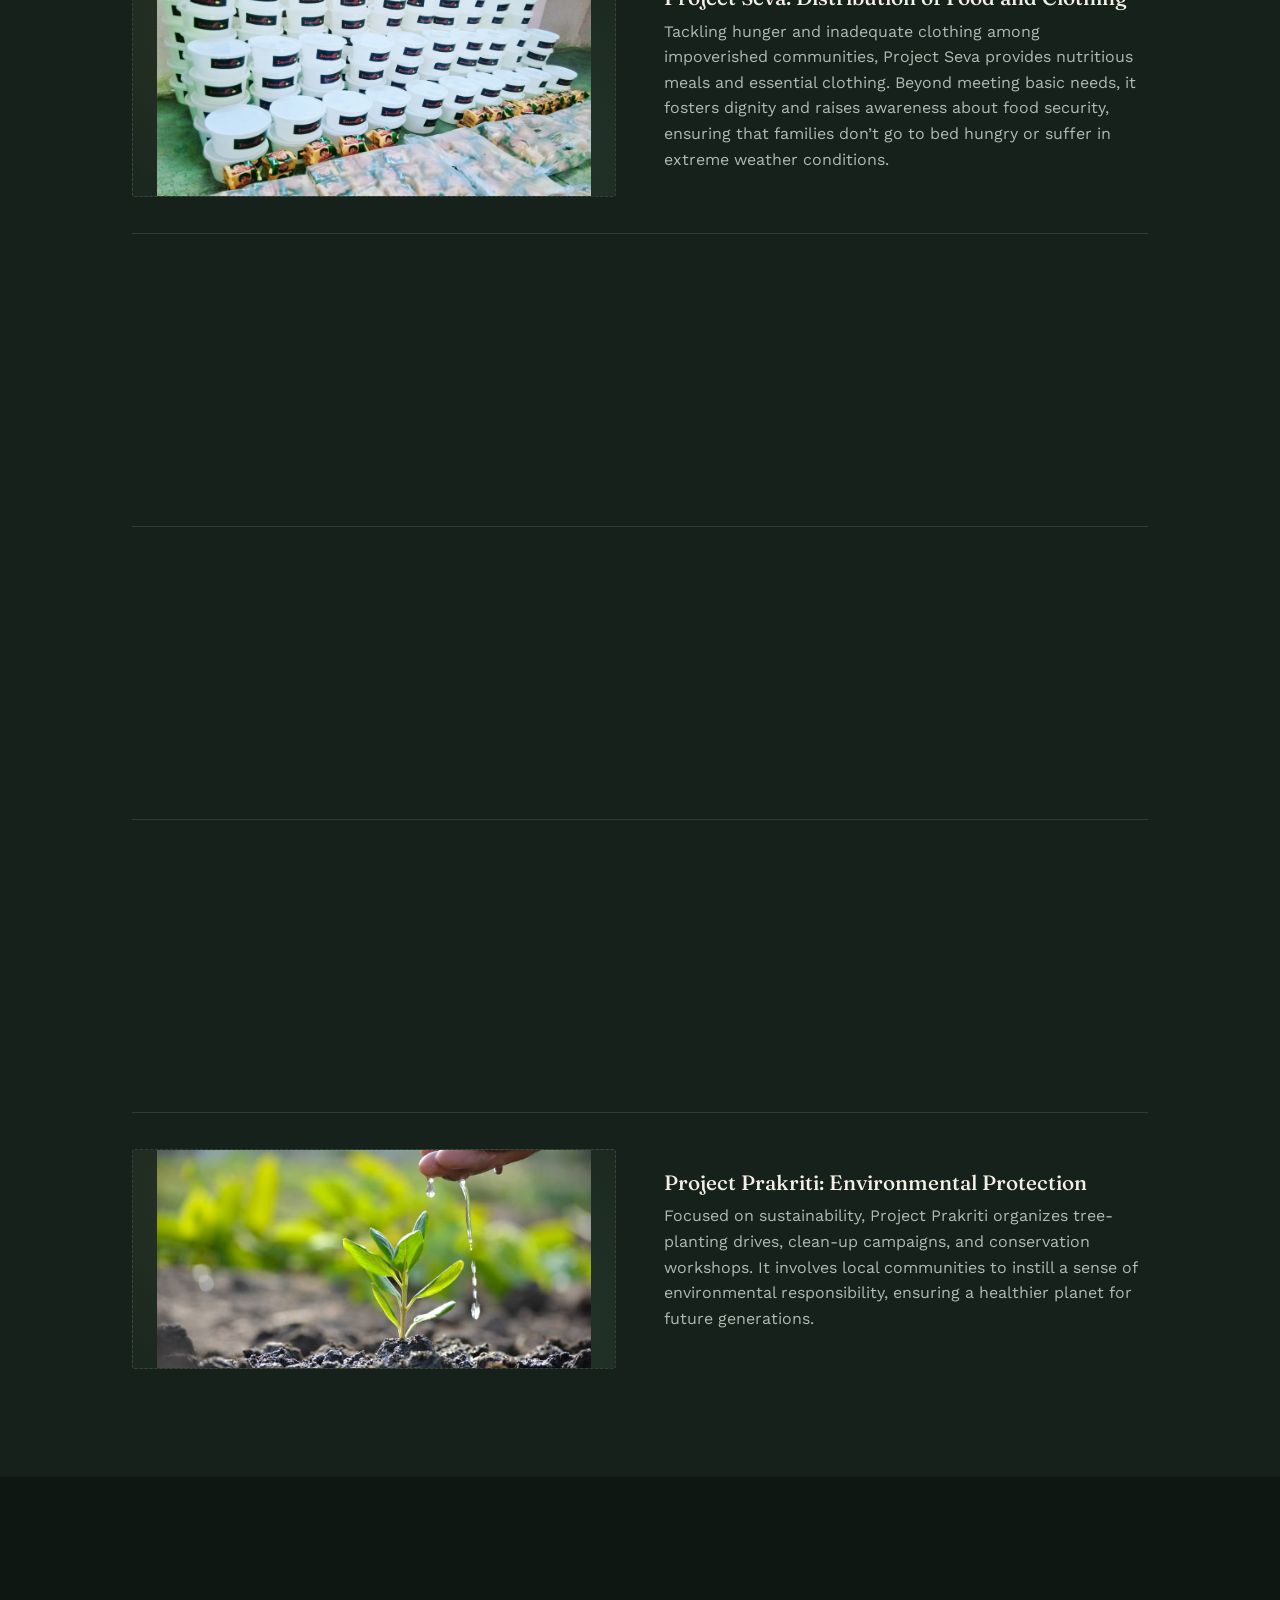
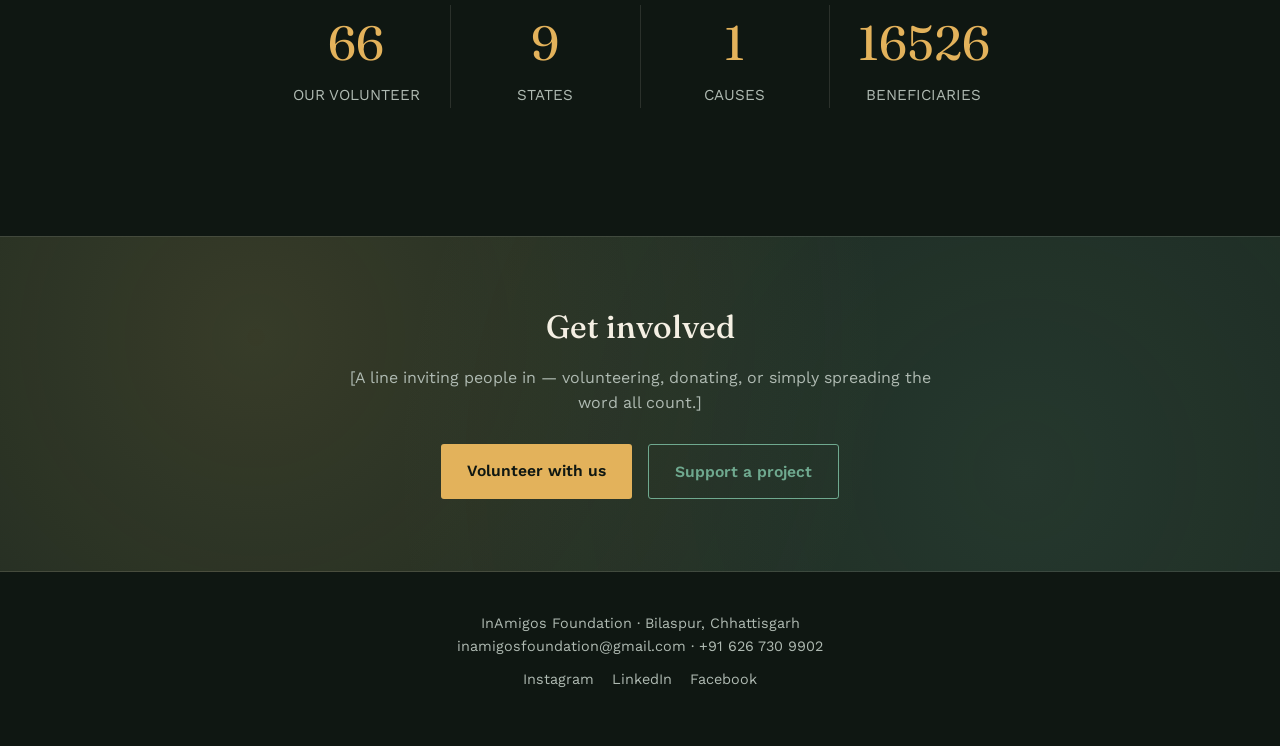
==== commit 4b016c45: "Fix image source paths in index.html" ====
--- a/index.html
+++ b/index.html
@@ -47,7 +47,7 @@
 
     <!-- ============ ABOUT ============ -->
     <section class="about wrap" id="about">
-        <img src="/Images/1738236437.jpg" alt="">
+        <img src="Images/1738236437.jpg" alt="">
         <div class="reveal reveal-right">
             <h2>About us</h2>
             <p>InAmigos Foundation, founded on September 23, 2020, by Mr. Govind Shukla (Founder & CEO), is a Section 8
@@ -83,7 +83,7 @@
 
             <div class="project-row reverse">
                 <div class="visual reveal reveal-right">
-                    <img src="/Images/1738235951.jpg" alt="">
+                    <img src="Images/1738235951.jpg" alt="">
                 </div>
                 <div class="reveal reveal-left">
                     <h3>Project Bachpanshala: Education for Children
@@ -98,7 +98,7 @@
 
             <div class="project-row">
                 <div class="visual reveal reveal-left">
-                    <img src="/Images/1738235697.jpg" alt="">
+                    <img src="Images/1738235697.jpg" alt="">
                 </div>
                 <div class="reveal reveal-right">
                     <h3>Project Jeev: Feeding and Protecting Animals
@@ -111,7 +111,7 @@
             </div>
             <div class="project-row reverse">
                 <div class="visual reveal reveal-right">
-                    <img src="/Images/1738235638.jpg" alt="">
+                    <img src="Images/1738235638.jpg" alt="">
                 </div>
                 <div class="reveal reveal-right">
                     <h3>Project Udaan: Empowerment of Women
@@ -126,7 +126,7 @@
             </div>
             <div class="project-row">
                 <div class="visual reveal reveal-left">
-                    <img src="/Images/1738236201.jpg" alt="">
+                    <img src="Images/1738236201.jpg" alt="">
                 </div>
                 <div class="reveal reveal-left">
                     <h3>Project Prakriti: Environmental Protection
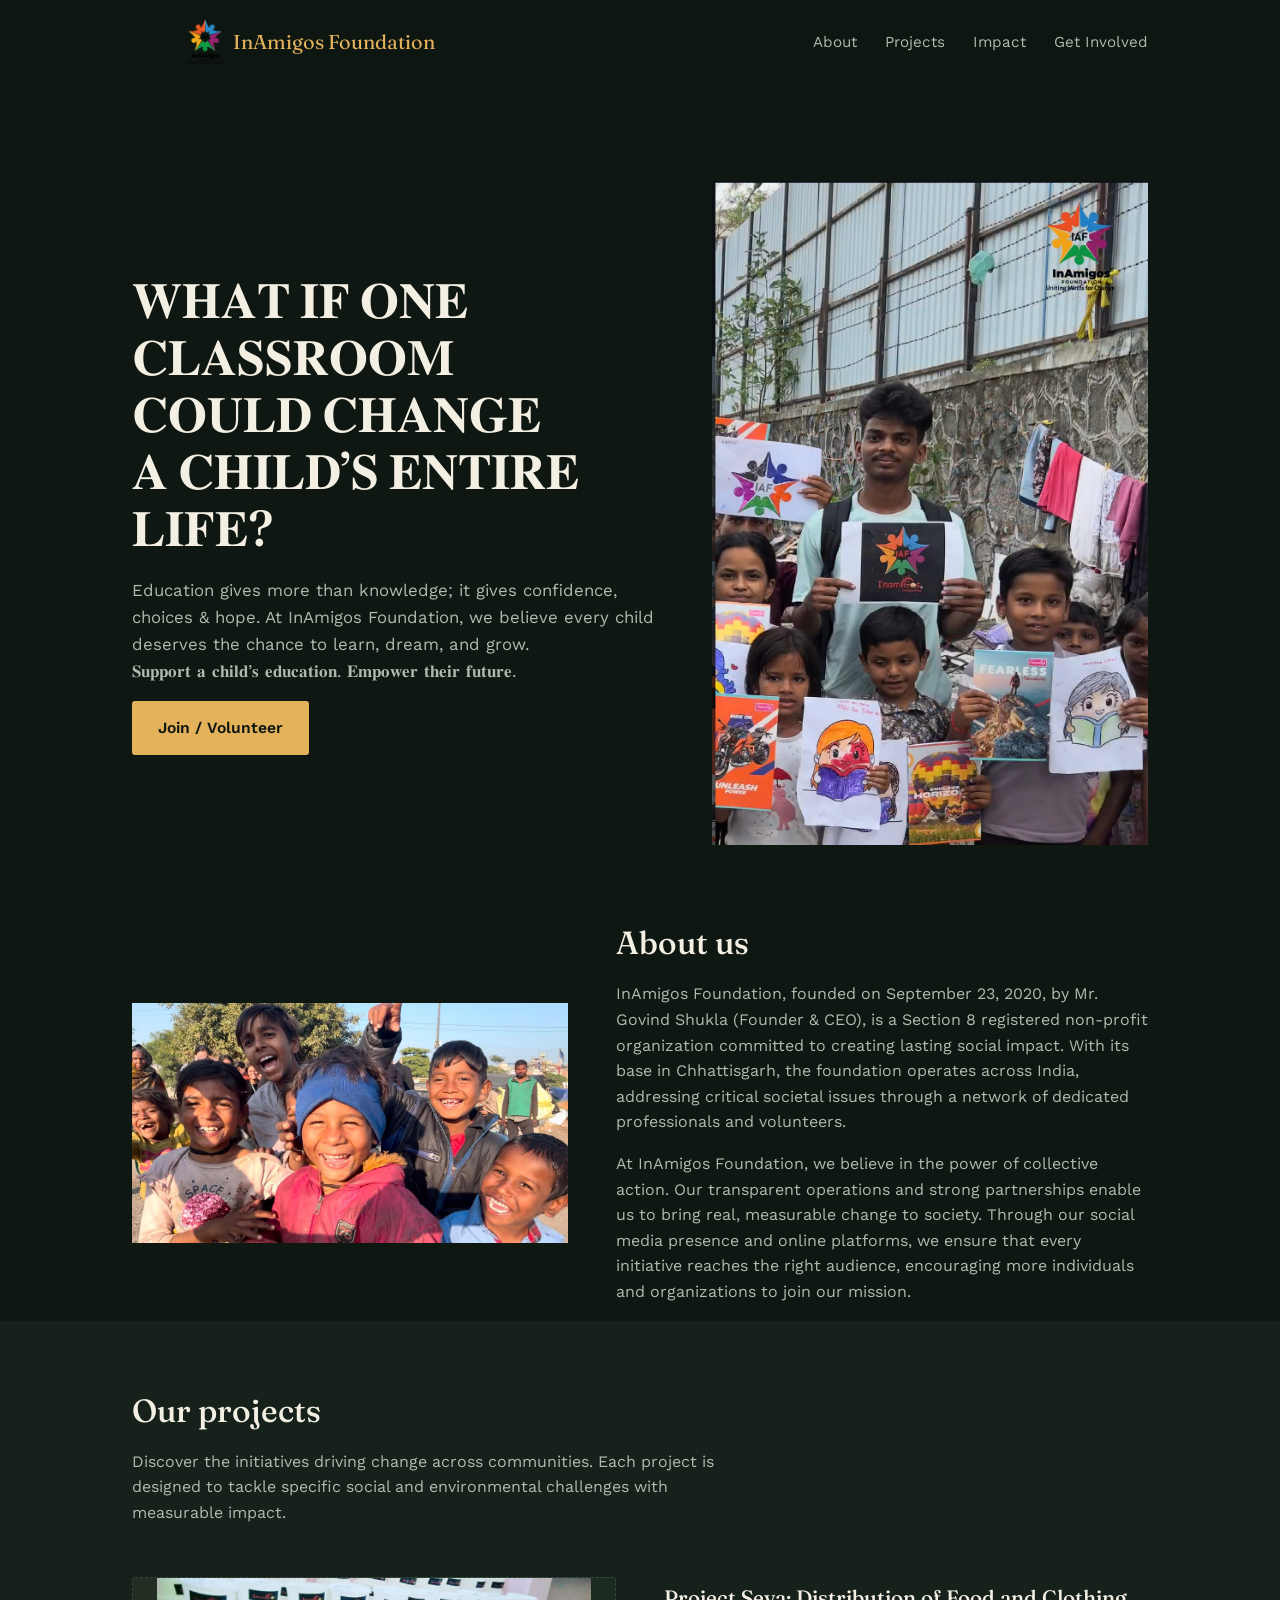
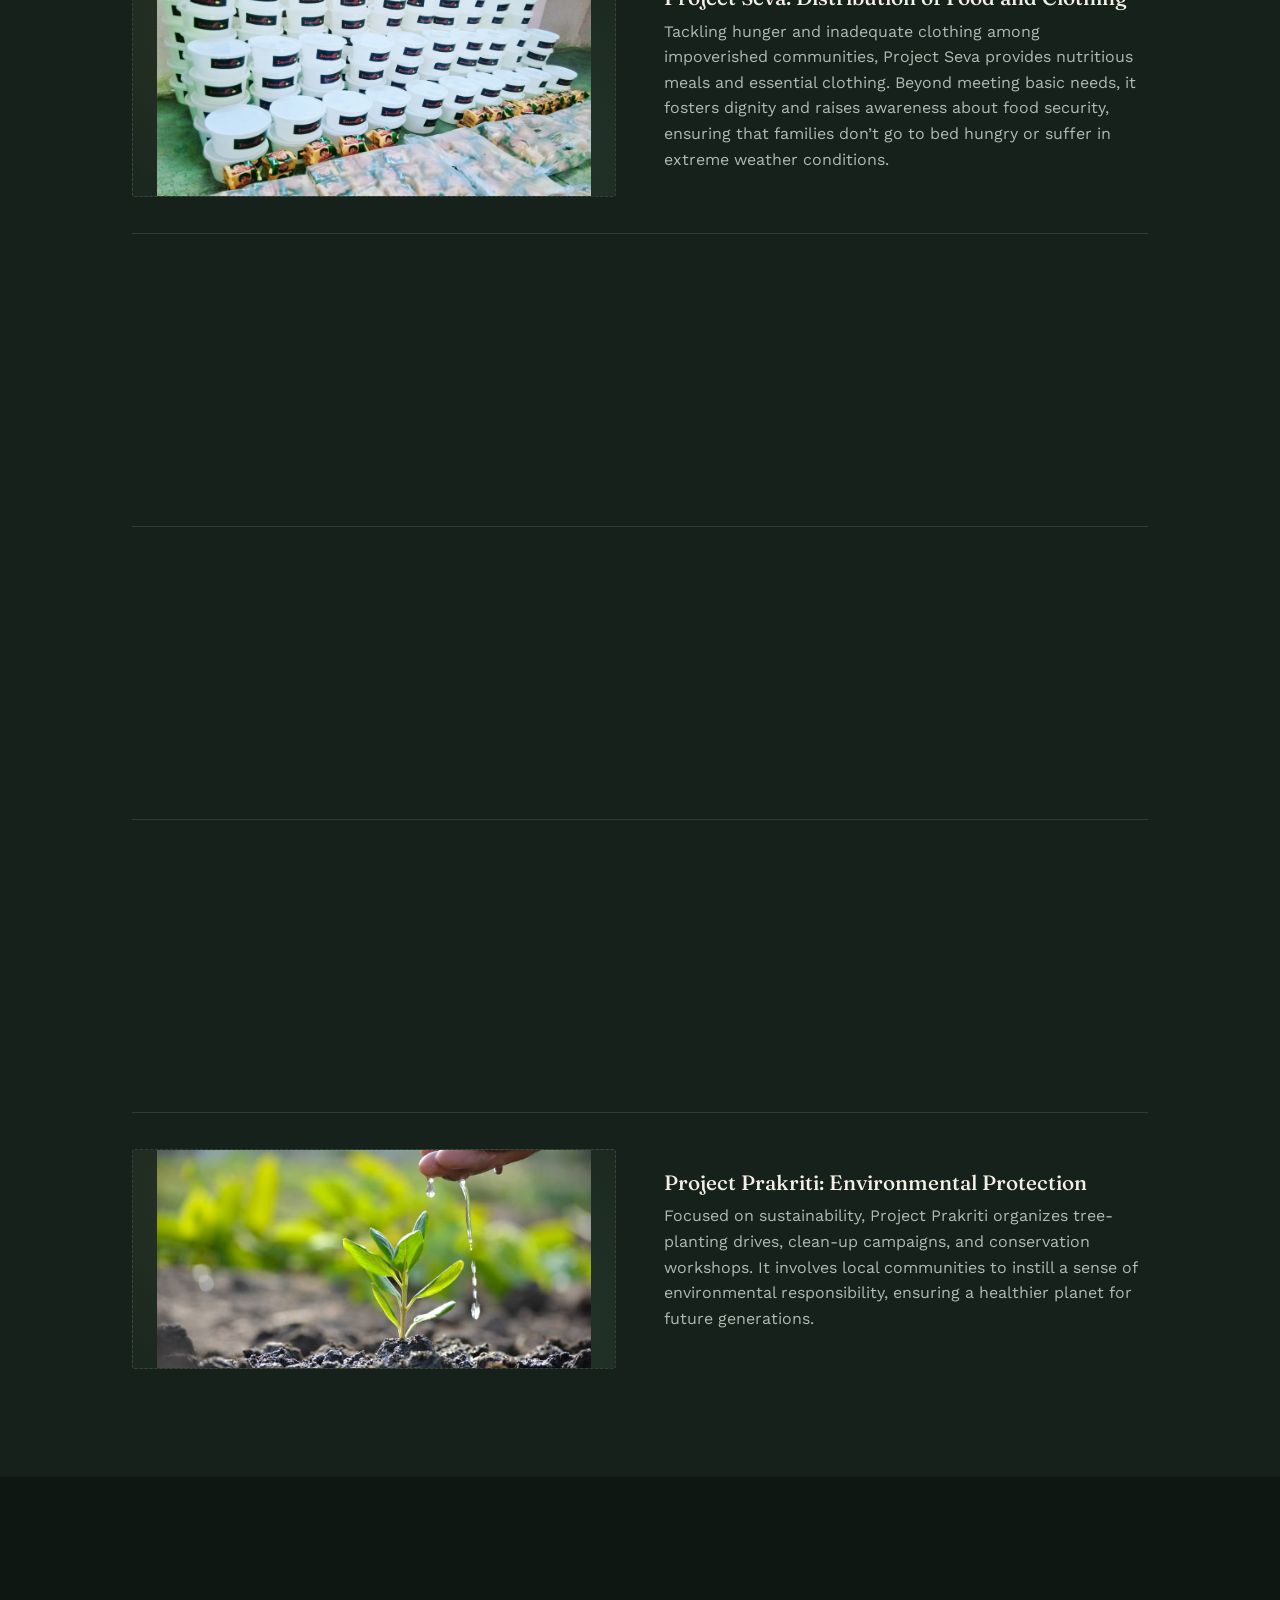
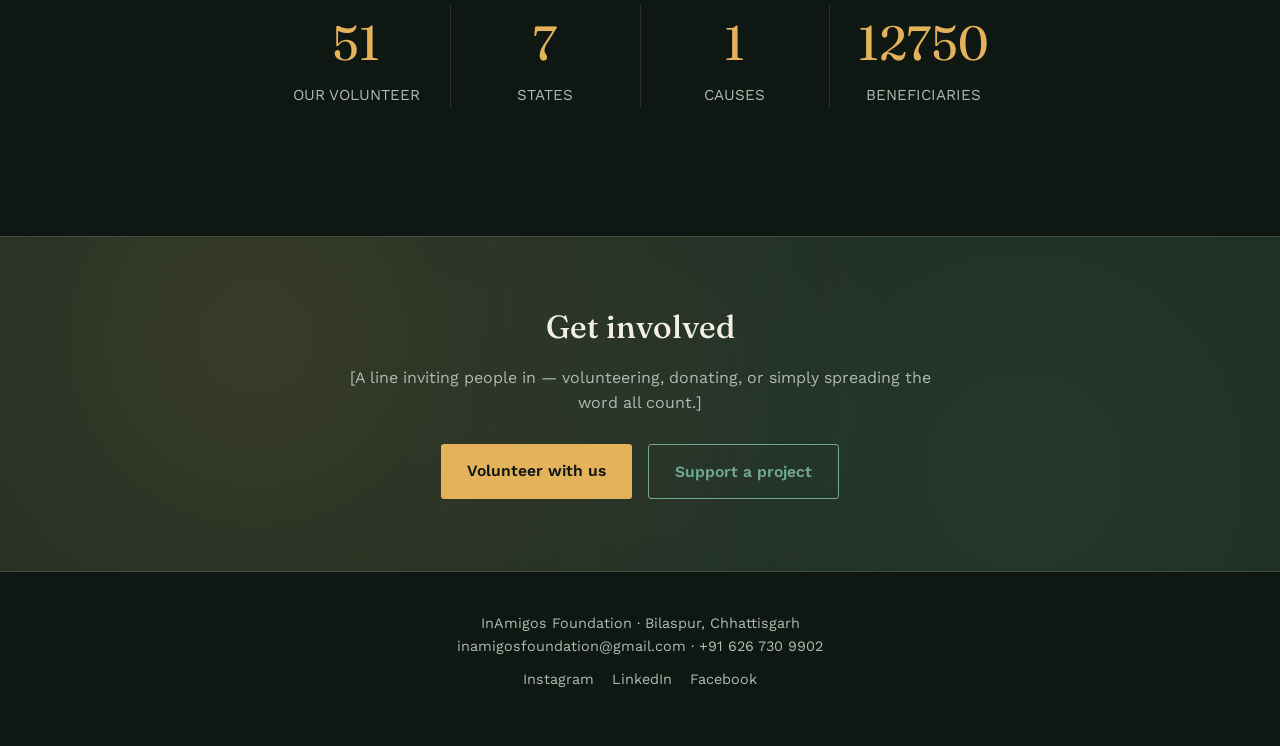
==== commit d15189ef: "Remove leading slash from volunteer.html links" ====
--- a/index.html
+++ b/index.html
@@ -25,7 +25,7 @@
                 <li><a href="#about">About</a></li>
                 <li><a href="#projects">Projects</a></li>
                 <li><a href="#impact">Impact</a></li>
-                <li><a href="/volunteer.html">Get Involved</a></li>
+                <li><a href="volunteer.html">Get Involved</a></li>
             </ul>
         </nav>
     </header>
@@ -40,7 +40,7 @@
             <p>Education gives more than knowledge; it gives confidence, choices & hope.
                 At InAmigos Foundation, we believe every child deserves the chance to learn, dream, and grow. <br>
                 𝐒𝐮𝐩𝐩𝐨𝐫𝐭 𝐚 𝐜𝐡𝐢𝐥𝐝’𝐬 𝐞𝐝𝐮𝐜𝐚𝐭𝐢𝐨𝐧. 𝐄𝐦𝐩𝐨𝐰𝐞𝐫 𝐭𝐡𝐞𝐢𝐫 𝐟𝐮𝐭𝐮𝐫𝐞.</p>
-            <a class="btn" href="/volunteer.html">Join / Volunteer</a>
+            <a class="btn" href="volunteer.html">Join / Volunteer</a>
         </div>
         <img src="Images/6566526.png" alt="">
     </section>
@@ -169,7 +169,7 @@
             <h2>Get involved</h2>
             <p>[A line inviting people in — volunteering, donating, or simply spreading the word all count.]</p>
             <div class="actions">
-                <a class="btn" href="/volunteer.html">Volunteer with us</a>
+                <a class="btn" href="volunteer.html">Volunteer with us</a>
                 <a class="btn outline" href="#">Support a project</a>
             </div>
         </div>
